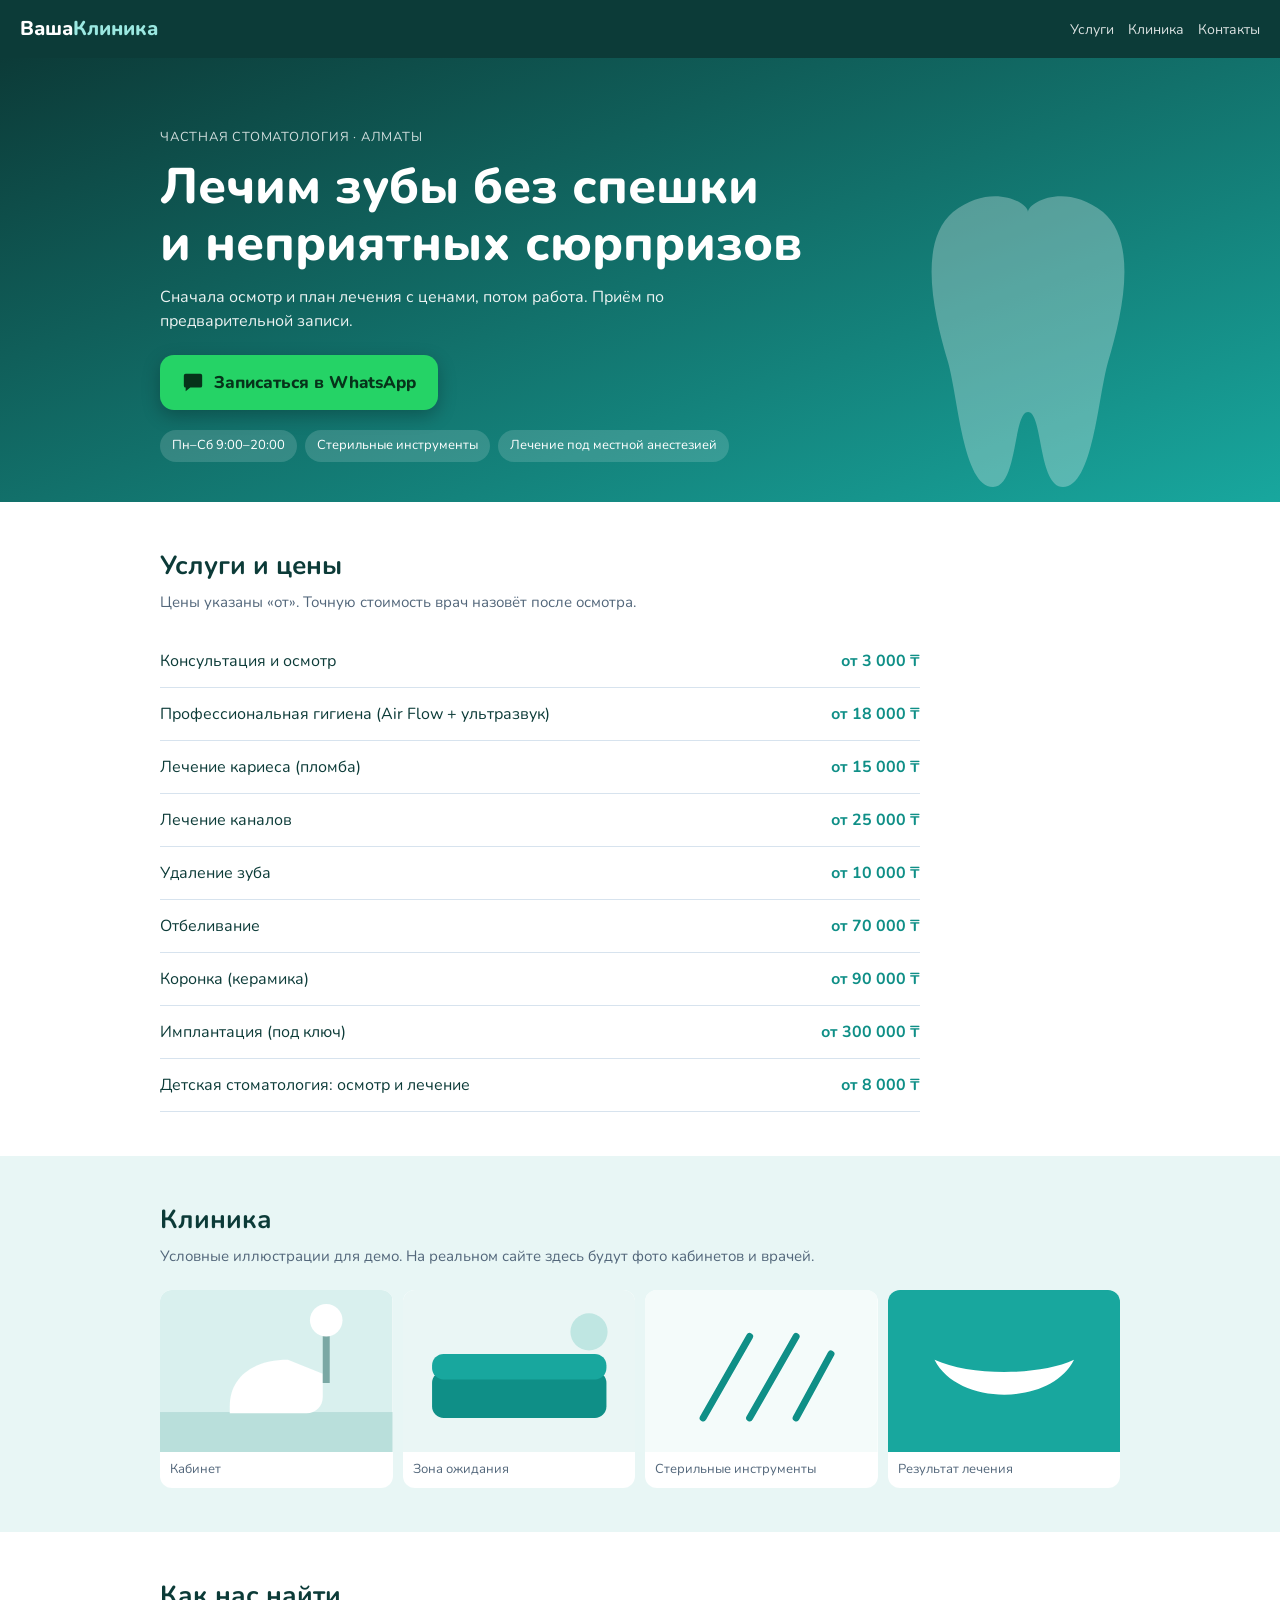
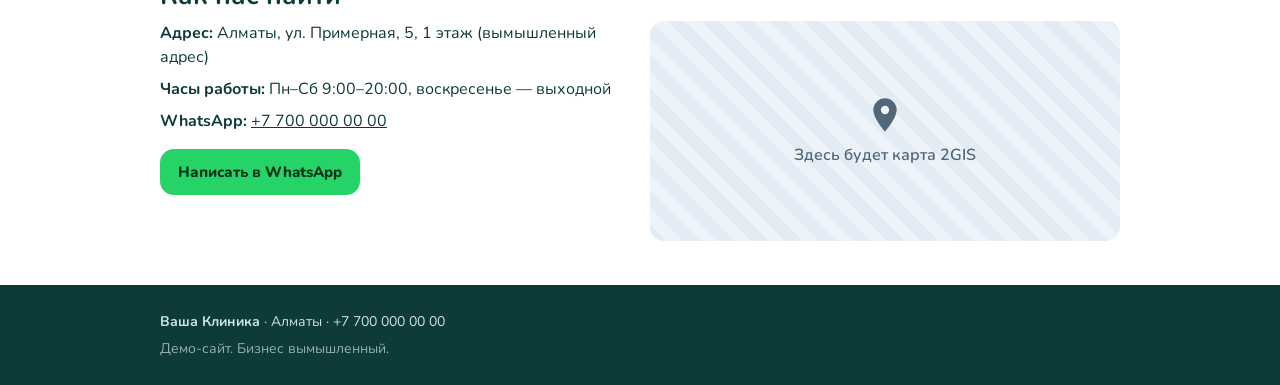
==== demo-dental/index.html @ 67944bc0 "Add files via upload" ====
<!DOCTYPE html>
<html lang="ru">
<head>
<meta charset="utf-8">
<meta name="viewport" content="width=device-width, initial-scale=1">
<title>Ваша Клиника — стоматология в Алматы</title>
<meta name="description" content="Частная стоматология «Ваша Клиника» (демо): лечение, гигиена, имплантация, отбеливание. Цены «от» и запись в WhatsApp.">
<link rel="preconnect" href="https://fonts.googleapis.com">
<link rel="preconnect" href="https://fonts.gstatic.com" crossorigin>
<link rel="stylesheet" href="https://fonts.googleapis.com/css2?family=Nunito:wght@400;600;800&display=swap">
<link rel="stylesheet" href="style.css">
</head>
<body>

<header class="top">
  <a class="logo" href="#top">Ваша<span>Клиника</span></a>
  <nav>
    <a href="#services">Услуги</a>
    <a href="#clinic">Клиника</a>
    <a href="#contacts">Контакты</a>
  </nav>
</header>

<main id="top">
  <section class="hero">
    <div class="wrap">
      <p class="tag">Частная стоматология · Алматы</p>
      <h1>Лечим зубы без спешки и&nbsp;неприятных сюрпризов</h1>
      <p class="lead">Сначала осмотр и план лечения с ценами, потом работа. Приём по предварительной записи.</p>
      <a class="btn" href="https://wa.me/77000000000?text=%D0%97%D0%B4%D1%80%D0%B0%D0%B2%D1%81%D1%82%D0%B2%D1%83%D0%B9%D1%82%D0%B5%2C%20%D1%85%D0%BE%D1%87%D1%83%20%D0%B7%D0%B0%D0%BF%D0%B8%D1%81%D0%B0%D1%82%D1%8C%D1%81%D1%8F%20%D0%BD%D0%B0%20%D0%BF%D1%80%D0%B8%D1%91%D0%BC">
        <svg viewBox="0 0 24 24" width="22" height="22" aria-hidden="true"><path fill="currentColor" d="M4 3h16a2 2 0 0 1 2 2v11a2 2 0 0 1-2 2H9l-5 4v-4a2 2 0 0 1-2-2V5a2 2 0 0 1 2-2Z"/></svg>
        Записаться в WhatsApp
      </a>
      <ul class="facts">
        <li>Пн–Сб 9:00–20:00</li>
        <li>Стерильные инструменты</li>
        <li>Лечение под местной анестезией</li>
      </ul>
    </div>
    <svg class="tooth" viewBox="0 0 120 140" aria-hidden="true"><path d="M30 20c15-12 30-4 30 0 0-4 15-12 30 0 14 12 8 40 2 60-4 14-6 50-18 50-10 0-8-30-14-30s-4 30-14 30c-12 0-14-36-18-50-6-20-12-48 2-60Z" fill="#fff" fill-opacity=".95"/></svg>
  </section>

  <section id="services" class="block">
    <div class="wrap">
      <h2>Услуги и цены</h2>
      <p class="sub">Цены указаны «от». Точную стоимость врач назовёт после осмотра.</p>
      <ul class="rows">
        <li><span>Консультация и осмотр</span><b>от 3 000 ₸</b></li>
        <li><span>Профессиональная гигиена (Air Flow + ультразвук)</span><b>от 18 000 ₸</b></li>
        <li><span>Лечение кариеса (пломба)</span><b>от 15 000 ₸</b></li>
        <li><span>Лечение каналов</span><b>от 25 000 ₸</b></li>
        <li><span>Удаление зуба</span><b>от 10 000 ₸</b></li>
        <li><span>Отбеливание</span><b>от 70 000 ₸</b></li>
        <li><span>Коронка (керамика)</span><b>от 90 000 ₸</b></li>
        <li><span>Имплантация (под ключ)</span><b>от 300 000 ₸</b></li>
        <li><span>Детская стоматология: осмотр и лечение</span><b>от 8 000 ₸</b></li>
      </ul>
    </div>
  </section>

  <section id="clinic" class="block alt">
    <div class="wrap">
      <h2>Клиника</h2>
      <p class="sub">Условные иллюстрации для демо. На реальном сайте здесь будут фото кабинетов и врачей.</p>
      <div class="gallery">
        <figure><svg viewBox="0 0 200 140" role="img" aria-label="Кабинет"><rect width="200" height="140" fill="#d9f0ee"/><rect x="0" y="105" width="200" height="35" fill="#b9dfdb"/><path d="M60 100c0-25 20-40 50-40l30 12v20c0 8-6 14-14 14H60Z" fill="#fff"/><rect x="140" y="30" width="6" height="50" fill="#7aa8a4"/><circle cx="143" cy="26" r="14" fill="#fff"/></svg><figcaption>Кабинет</figcaption></figure>
        <figure><svg viewBox="0 0 200 140" role="img" aria-label="Приёмная"><rect width="200" height="140" fill="#eaf6f5"/><rect x="25" y="70" width="150" height="40" rx="10" fill="#0f8f87"/><rect x="25" y="55" width="150" height="22" rx="10" fill="#18a79e"/><circle cx="160" cy="36" r="16" fill="#bfe6e2"/></svg><figcaption>Зона ожидания</figcaption></figure>
        <figure><svg viewBox="0 0 200 140" role="img" aria-label="Инструменты"><rect width="200" height="140" fill="#f4fbfa"/><g stroke="#0f8f87" stroke-width="6" stroke-linecap="round"><path d="M50 110l40-70"/><path d="M90 110l40-70"/><path d="M130 110l30-55"/></g></svg><figcaption>Стерильные инструменты</figcaption></figure>
        <figure><svg viewBox="0 0 200 140" role="img" aria-label="Улыбка"><rect width="200" height="140" fill="#18a79e"/><path d="M40 60c20 40 100 40 120 0-30 14-90 14-120 0Z" fill="#fff"/></svg><figcaption>Результат лечения</figcaption></figure>
      </div>
    </div>
  </section>

  <section id="contacts" class="block">
    <div class="wrap">
      <h2>Как нас найти</h2>
      <div class="info">
        <div>
          <p><b>Адрес:</b> Алматы, ул. Примерная, 5, 1 этаж (вымышленный адрес)</p>
          <p><b>Часы работы:</b> Пн–Сб 9:00–20:00, воскресенье — выходной</p>
          <p><b>WhatsApp:</b> <a href="https://wa.me/77000000000">+7 700 000 00 00</a></p>
          <a class="btn small" href="https://wa.me/77000000000">Написать в WhatsApp</a>
        </div>
        <div class="map" role="img" aria-label="Здесь будет карта 2GIS">
          <svg viewBox="0 0 24 24" width="40" height="40" aria-hidden="true"><path fill="currentColor" d="M12 2a7 7 0 0 0-7 7c0 5 7 13 7 13s7-8 7-13a7 7 0 0 0-7-7Zm0 9.500A2.500 2.500 0 1 1 12 6.500a2.500 2.500 0 0 1 0 5Z"/></svg>
          <span>Здесь будет карта 2GIS</span>
        </div>
      </div>
    </div>
  </section>
</main>

<footer>
  <div class="wrap">
    <p><b>Ваша Клиника</b> · Алматы · +7 700 000 00 00</p>
    <p class="demo">Демо-сайт. Бизнес вымышленный.</p>
  </div>
</footer>

</body>
</html>
---- demo-dental/style.css ----
:root{--ink:#0c3b38;--blue:#0f8f87;--sky:#e8f6f5;--green:#25d366;--muted:#52667a}
*{box-sizing:border-box;margin:0;padding:0}
html{scroll-behavior:smooth}
body{font-family:Nunito,system-ui,sans-serif;color:var(--ink);line-height:1.5;background:#fff}
a{color:inherit}
ul{list-style:none}
.wrap{max-width:1000px;margin:0 auto;padding:0 20px}
.top{display:flex;justify-content:space-between;align-items:center;padding:14px 20px;background:var(--ink);color:#fff;position:sticky;top:0;z-index:5}
.logo{font-weight:800;font-size:20px;text-decoration:none}
.logo span{color:#9be8e1}
.top nav{display:flex;gap:14px;font-size:14px}
.top nav a{text-decoration:none;opacity:.85}
.hero{background:linear-gradient(160deg,#0c3b38 0%,#18a79e 100%);color:#fff;padding:40px 0 0;overflow:hidden}
.tag{font-size:13px;text-transform:uppercase;letter-spacing:.06em;opacity:.8}
h1{font-size:32px;line-height:1.15;margin:10px 0 12px;font-weight:800}
.lead{opacity:.92;max-width:520px;margin-bottom:22px}
.btn{display:inline-flex;align-items:center;gap:10px;background:var(--green);color:#06331a;font-weight:800;padding:15px 22px;border-radius:14px;text-decoration:none;font-size:17px;box-shadow:0 6px 18px rgba(0,0,0,.25)}
.btn.small{font-size:15px;padding:12px 18px;margin-top:8px;box-shadow:none}
.facts{display:flex;flex-wrap:wrap;gap:8px;margin-top:20px;font-size:13px}
.facts li{background:rgba(255,255,255,.15);padding:6px 12px;border-radius:99px}

.block{padding:44px 0}
.block.alt{background:var(--sky)}
h2{font-size:26px;margin-bottom:6px}
.sub{color:var(--muted);margin-bottom:22px;font-size:15px}
.gallery{display:grid;grid-template-columns:1fr 1fr;gap:10px}
.gallery figure{background:#fff;border-radius:12px;overflow:hidden}
.gallery svg{display:block;width:100%;height:auto}
figcaption{padding:8px 10px;font-size:13px;color:var(--muted)}
.info{display:grid;gap:20px}
.info p{margin-bottom:8px}
.map{min-height:220px;border-radius:14px;background:repeating-linear-gradient(45deg,#e3ecf4,#e3ecf4 12px,#edf3f8 12px,#edf3f8 24px);display:flex;flex-direction:column;align-items:center;justify-content:center;gap:8px;color:var(--muted);font-weight:600}
footer{background:var(--ink);color:#cfe0ef;padding:26px 0;font-size:14px}
footer .demo{margin-top:6px;opacity:.7}
@media(min-width:760px){
  h1{font-size:50px}
  .hero{padding-top:70px}
  .gallery{grid-template-columns:repeat(4,1fr)}
  .info{grid-template-columns:1fr 1fr}
}
.hero .wrap{position:relative;z-index:1}
.hero{padding-bottom:40px;position:relative}
.tooth{position:absolute;right:-20px;bottom:-10px;width:150px;opacity:.25}
.rows li{display:flex;justify-content:space-between;gap:14px;padding:14px 0;border-bottom:1px solid #d7e3ee}
.rows b{color:var(--blue);white-space:nowrap}
@media(min-width:760px){.tooth{width:300px;right:8%;opacity:.3}.rows{max-width:760px}}
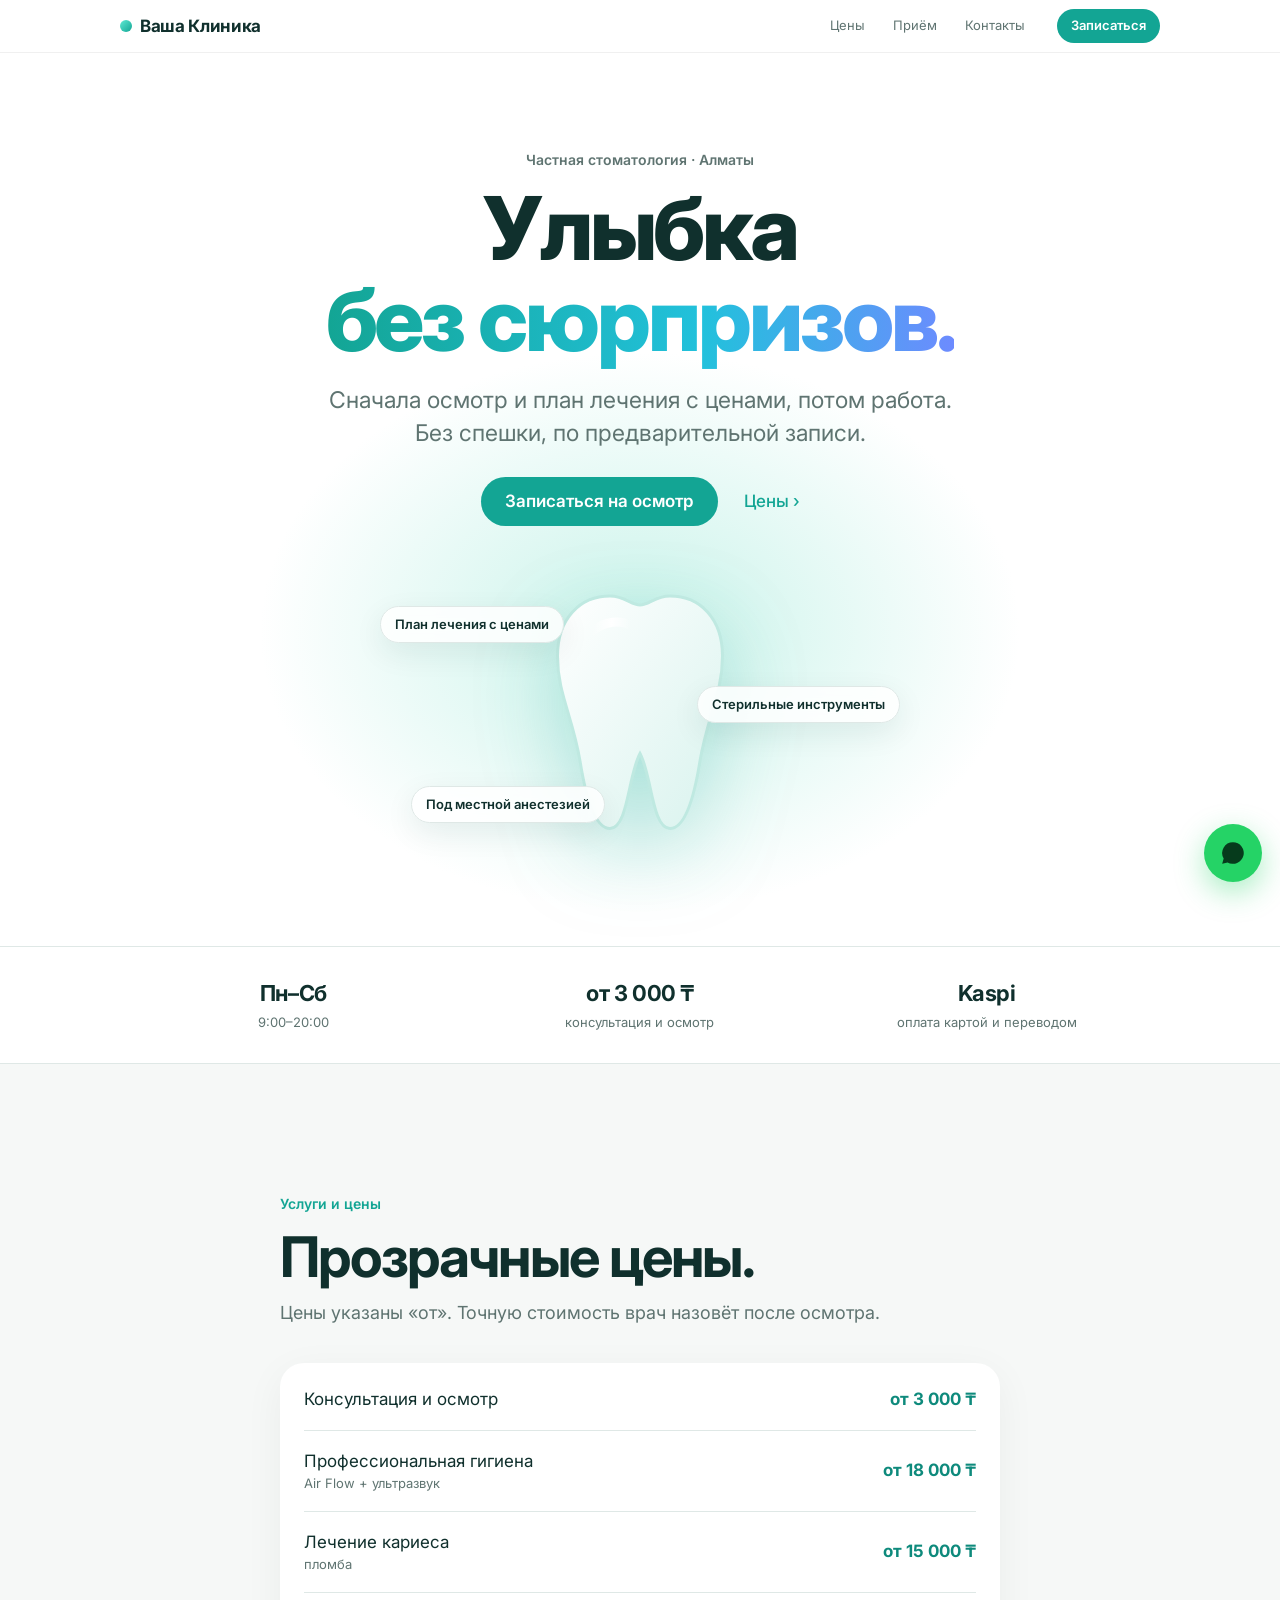
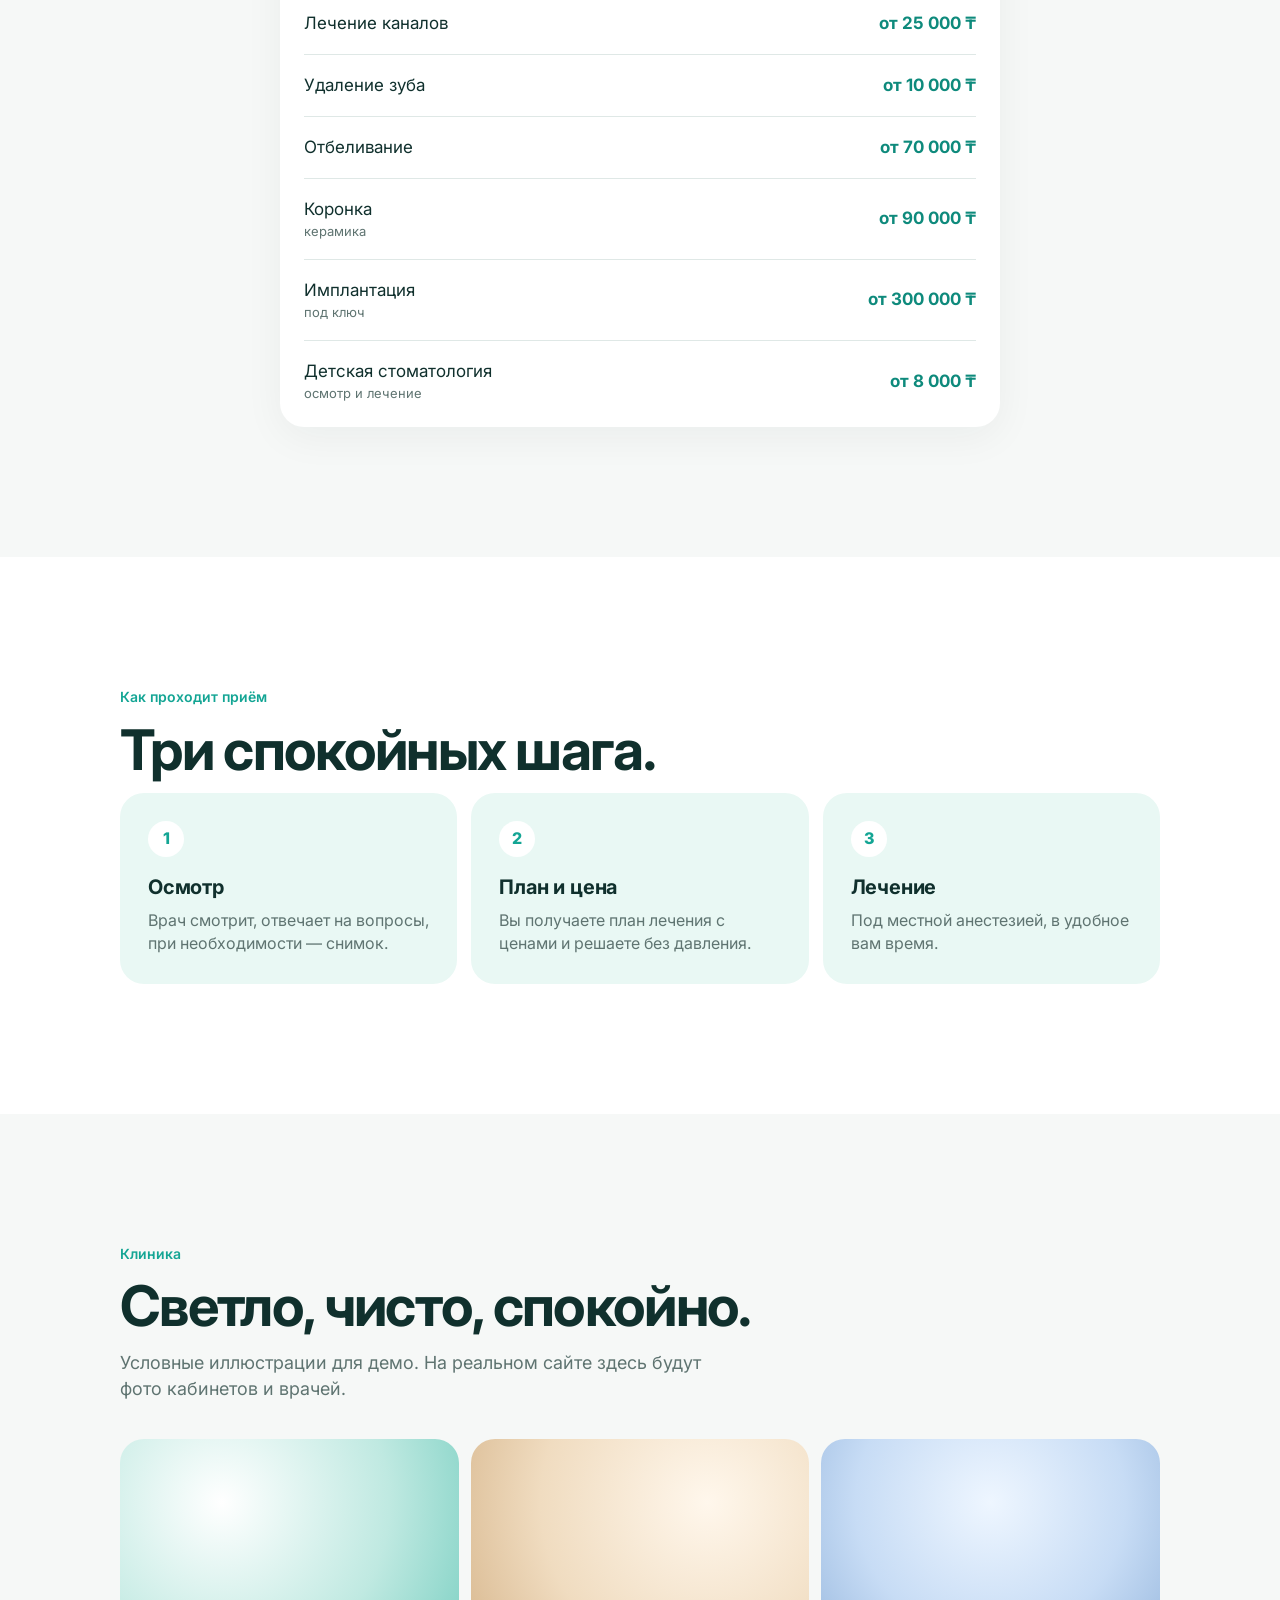
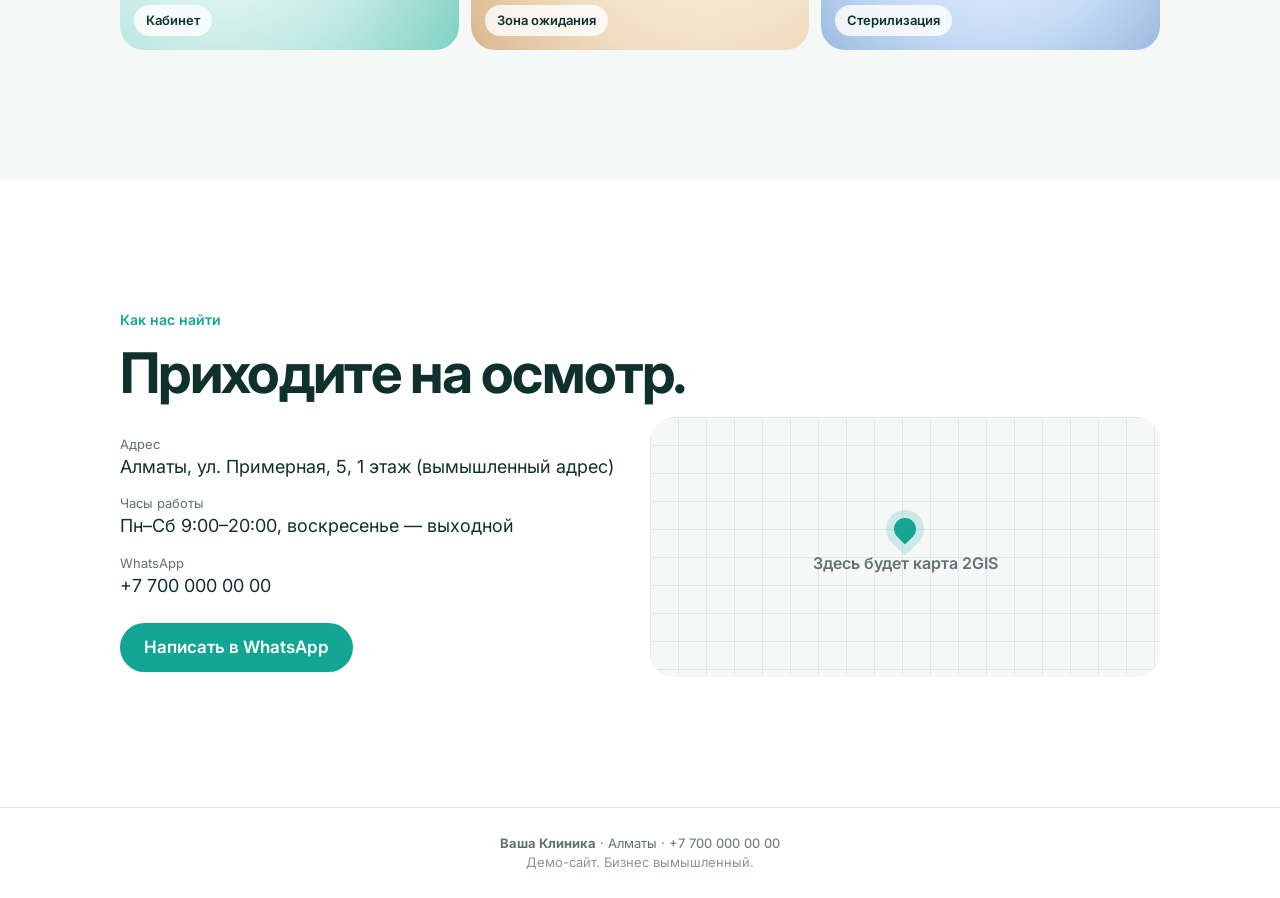
==== commit 82be058b: "redesign: сайт услуг и демо в стиле Apple (типографика, стекло, анимации) Co-Authored-By: Claude Opu" ====
--- a/demo-dental/index.html
+++ b/demo-dental/index.html
@@ -1,101 +1,135 @@
-<!DOCTYPE html>
+<!doctype html>
 <html lang="ru">
 <head>
 <meta charset="utf-8">
 <meta name="viewport" content="width=device-width, initial-scale=1">
-<title>Ваша Клиника — стоматология в Алматы</title>
-<meta name="description" content="Частная стоматология «Ваша Клиника» (демо): лечение, гигиена, имплантация, отбеливание. Цены «от» и запись в WhatsApp.">
+<title>Ваша Клиника — частная стоматология в Алматы</title>
+<meta name="description" content="Стоматология «Ваша Клиника» (демо) в Алматы: осмотр, гигиена, лечение, имплантация. Цены «от» и запись в WhatsApp.">
+<meta name="theme-color" content="#ffffff">
 <link rel="preconnect" href="https://fonts.googleapis.com">
 <link rel="preconnect" href="https://fonts.gstatic.com" crossorigin>
-<link rel="stylesheet" href="https://fonts.googleapis.com/css2?family=Nunito:wght@400;600;800&display=swap">
+<link href="https://fonts.googleapis.com/css2?family=Inter:wght@400;500;600;700;800&display=swap" rel="stylesheet">
 <link rel="stylesheet" href="style.css">
+<script>document.documentElement.classList.add(window.self!==window.top?'framed':'js')</script>
 </head>
 <body>
 
-<header class="top">
-  <a class="logo" href="#top">Ваша<span>Клиника</span></a>
-  <nav>
-    <a href="#services">Услуги</a>
-    <a href="#clinic">Клиника</a>
-    <a href="#contacts">Контакты</a>
-  </nav>
+<header class="nav">
+  <div class="nav-in">
+    <a class="logo" href="#top"><span class="dot"></span>Ваша Клиника</a>
+    <nav><a href="#services">Цены</a><a href="#visit">Приём</a><a href="#contacts">Контакты</a></nav>
+    <a class="nav-cta" href="https://wa.me/77000000000?text=%D0%97%D0%B4%D1%80%D0%B0%D0%B2%D1%81%D1%82%D0%B2%D1%83%D0%B9%D1%82%D0%B5%2C%20%D1%85%D0%BE%D1%87%D1%83%20%D0%B7%D0%B0%D0%BF%D0%B8%D1%81%D0%B0%D1%82%D1%8C%D1%81%D1%8F%20%D0%BD%D0%B0%20%D0%BF%D1%80%D0%B8%D1%91%D0%BC">Записаться</a>
+  </div>
 </header>
 
 <main id="top">
-  <section class="hero">
-    <div class="wrap">
-      <p class="tag">Частная стоматология · Алматы</p>
-      <h1>Лечим зубы без спешки и&nbsp;неприятных сюрпризов</h1>
-      <p class="lead">Сначала осмотр и план лечения с ценами, потом работа. Приём по предварительной записи.</p>
-      <a class="btn" href="https://wa.me/77000000000?text=%D0%97%D0%B4%D1%80%D0%B0%D0%B2%D1%81%D1%82%D0%B2%D1%83%D0%B9%D1%82%D0%B5%2C%20%D1%85%D0%BE%D1%87%D1%83%20%D0%B7%D0%B0%D0%BF%D0%B8%D1%81%D0%B0%D1%82%D1%8C%D1%81%D1%8F%20%D0%BD%D0%B0%20%D0%BF%D1%80%D0%B8%D1%91%D0%BC">
-        <svg viewBox="0 0 24 24" width="22" height="22" aria-hidden="true"><path fill="currentColor" d="M4 3h16a2 2 0 0 1 2 2v11a2 2 0 0 1-2 2H9l-5 4v-4a2 2 0 0 1-2-2V5a2 2 0 0 1 2-2Z"/></svg>
-        Записаться в WhatsApp
-      </a>
-      <ul class="facts">
-        <li>Пн–Сб 9:00–20:00</li>
-        <li>Стерильные инструменты</li>
-        <li>Лечение под местной анестезией</li>
-      </ul>
+<section class="hero">
+  <div class="blob" aria-hidden="true"></div>
+  <p class="eyebrow r">Частная стоматология · Алматы</p>
+  <h1 class="r">Улыбка<br><span class="grad">без сюрпризов.</span></h1>
+  <p class="sub r">Сначала осмотр и план лечения с ценами, потом работа. Без спешки, по предварительной записи.</p>
+  <div class="cta r">
+    <a class="pill" href="https://wa.me/77000000000?text=%D0%97%D0%B4%D1%80%D0%B0%D0%B2%D1%81%D1%82%D0%B2%D1%83%D0%B9%D1%82%D0%B5%2C%20%D1%85%D0%BE%D1%87%D1%83%20%D0%B7%D0%B0%D0%BF%D0%B8%D1%81%D0%B0%D1%82%D1%8C%D1%81%D1%8F%20%D0%BD%D0%B0%20%D0%BF%D1%80%D0%B8%D1%91%D0%BC">Записаться на осмотр</a>
+    <a class="link" href="#services">Цены ›</a>
+  </div>
+  <div class="tooth-wrap r">
+    <svg class="tooth" viewBox="0 0 160 200" aria-hidden="true">
+      <defs>
+        <linearGradient id="tg" x1="0" y1="0" x2="1" y2="1"><stop offset="0" stop-color="#ffffff"/><stop offset="1" stop-color="#d9f3ee"/></linearGradient>
+        <linearGradient id="ts" x1="0" y1="0" x2="1" y2="0"><stop offset="0" stop-color="#fff" stop-opacity="0"/><stop offset=".5" stop-color="#fff"/><stop offset="1" stop-color="#fff" stop-opacity="0"/></linearGradient>
+      </defs>
+      <path d="M60 20C40 20 25 35 25 60c0 25 10 40 15 70 4 25 10 45 20 45 12 0 12-35 20-50 8 15 8 50 20 50 10 0 16-20 20-45 5-30 15-45 15-70 0-25-15-40-35-40-10 0-14 6-20 6s-10-6-20-6z" fill="url(#tg)" stroke="#bfe9e1" stroke-width="2"/>
+      <path d="M48 44c8-8 20-8 26-4" stroke="url(#ts)" stroke-width="6" stroke-linecap="round" fill="none"/>
+    </svg>
+    <span class="float f1">План лечения с ценами</span>
+    <span class="float f2">Стерильные инструменты</span>
+    <span class="float f3">Под местной анестезией</span>
+  </div>
+</section>
+
+<section class="trust">
+  <div class="wrap trust-grid">
+    <div class="r"><b>Пн–Сб</b><span>9:00–20:00</span></div>
+    <div class="r"><b>от 3 000 ₸</b><span>консультация и осмотр</span></div>
+    <div class="r"><b>Kaspi</b><span>оплата картой и переводом</span></div>
+  </div>
+</section>
+
+<section class="section gray" id="services">
+  <div class="wrap narrow">
+    <p class="kicker r">Услуги и цены</p>
+    <h2 class="r">Прозрачные цены.</h2>
+    <p class="lead r">Цены указаны «от». Точную стоимость врач назовёт после осмотра.</p>
+    <ul class="prices r">
+      <li><span>Консультация и осмотр</span><b>от 3 000 ₸</b></li>
+      <li><span>Профессиональная гигиена<small>Air Flow + ультразвук</small></span><b>от 18 000 ₸</b></li>
+      <li><span>Лечение кариеса<small>пломба</small></span><b>от 15 000 ₸</b></li>
+      <li><span>Лечение каналов</span><b>от 25 000 ₸</b></li>
+      <li><span>Удаление зуба</span><b>от 10 000 ₸</b></li>
+      <li><span>Отбеливание</span><b>от 70 000 ₸</b></li>
+      <li><span>Коронка<small>керамика</small></span><b>от 90 000 ₸</b></li>
+      <li><span>Имплантация<small>под ключ</small></span><b>от 300 000 ₸</b></li>
+      <li><span>Детская стоматология<small>осмотр и лечение</small></span><b>от 8 000 ₸</b></li>
+    </ul>
+  </div>
+</section>
+
+<section class="section" id="visit">
+  <div class="wrap">
+    <p class="kicker r">Как проходит приём</p>
+    <h2 class="r">Три спокойных шага.</h2>
+    <div class="steps">
+      <div class="step r"><span class="n">1</span><h3>Осмотр</h3><p>Врач смотрит, отвечает на вопросы, при необходимости — снимок.</p></div>
+      <div class="step r"><span class="n">2</span><h3>План и цена</h3><p>Вы получаете план лечения с ценами и решаете без давления.</p></div>
+      <div class="step r"><span class="n">3</span><h3>Лечение</h3><p>Под местной анестезией, в удобное вам время.</p></div>
     </div>
-    <svg class="tooth" viewBox="0 0 120 140" aria-hidden="true"><path d="M30 20c15-12 30-4 30 0 0-4 15-12 30 0 14 12 8 40 2 60-4 14-6 50-18 50-10 0-8-30-14-30s-4 30-14 30c-12 0-14-36-18-50-6-20-12-48 2-60Z" fill="#fff" fill-opacity=".95"/></svg>
-  </section>
+  </div>
+</section>
 
-  <section id="services" class="block">
-    <div class="wrap">
-      <h2>Услуги и цены</h2>
-      <p class="sub">Цены указаны «от». Точную стоимость врач назовёт после осмотра.</p>
-      <ul class="rows">
-        <li><span>Консультация и осмотр</span><b>от 3 000 ₸</b></li>
-        <li><span>Профессиональная гигиена (Air Flow + ультразвук)</span><b>от 18 000 ₸</b></li>
-        <li><span>Лечение кариеса (пломба)</span><b>от 15 000 ₸</b></li>
-        <li><span>Лечение каналов</span><b>от 25 000 ₸</b></li>
-        <li><span>Удаление зуба</span><b>от 10 000 ₸</b></li>
-        <li><span>Отбеливание</span><b>от 70 000 ₸</b></li>
-        <li><span>Коронка (керамика)</span><b>от 90 000 ₸</b></li>
-        <li><span>Имплантация (под ключ)</span><b>от 300 000 ₸</b></li>
-        <li><span>Детская стоматология: осмотр и лечение</span><b>от 8 000 ₸</b></li>
-      </ul>
+<section class="section gray">
+  <div class="wrap">
+    <p class="kicker r">Клиника</p>
+    <h2 class="r">Светло, чисто, спокойно.</h2>
+    <p class="lead r">Условные иллюстрации для демо. На реальном сайте здесь будут фото кабинетов и врачей.</p>
+    <div class="gallery">
+      <figure class="tile c1 r"><figcaption>Кабинет</figcaption></figure>
+      <figure class="tile c2 r"><figcaption>Зона ожидания</figcaption></figure>
+      <figure class="tile c3 r"><figcaption>Стерилизация</figcaption></figure>
     </div>
-  </section>
+  </div>
+</section>
 
-  <section id="clinic" class="block alt">
-    <div class="wrap">
-      <h2>Клиника</h2>
-      <p class="sub">Условные иллюстрации для демо. На реальном сайте здесь будут фото кабинетов и врачей.</p>
-      <div class="gallery">
-        <figure><svg viewBox="0 0 200 140" role="img" aria-label="Кабинет"><rect width="200" height="140" fill="#d9f0ee"/><rect x="0" y="105" width="200" height="35" fill="#b9dfdb"/><path d="M60 100c0-25 20-40 50-40l30 12v20c0 8-6 14-14 14H60Z" fill="#fff"/><rect x="140" y="30" width="6" height="50" fill="#7aa8a4"/><circle cx="143" cy="26" r="14" fill="#fff"/></svg><figcaption>Кабинет</figcaption></figure>
-        <figure><svg viewBox="0 0 200 140" role="img" aria-label="Приёмная"><rect width="200" height="140" fill="#eaf6f5"/><rect x="25" y="70" width="150" height="40" rx="10" fill="#0f8f87"/><rect x="25" y="55" width="150" height="22" rx="10" fill="#18a79e"/><circle cx="160" cy="36" r="16" fill="#bfe6e2"/></svg><figcaption>Зона ожидания</figcaption></figure>
-        <figure><svg viewBox="0 0 200 140" role="img" aria-label="Инструменты"><rect width="200" height="140" fill="#f4fbfa"/><g stroke="#0f8f87" stroke-width="6" stroke-linecap="round"><path d="M50 110l40-70"/><path d="M90 110l40-70"/><path d="M130 110l30-55"/></g></svg><figcaption>Стерильные инструменты</figcaption></figure>
-        <figure><svg viewBox="0 0 200 140" role="img" aria-label="Улыбка"><rect width="200" height="140" fill="#18a79e"/><path d="M40 60c20 40 100 40 120 0-30 14-90 14-120 0Z" fill="#fff"/></svg><figcaption>Результат лечения</figcaption></figure>
+<section class="section" id="contacts">
+  <div class="wrap">
+    <p class="kicker r">Как нас найти</p>
+    <h2 class="r">Приходите на осмотр.</h2>
+    <div class="info">
+      <div class="r">
+        <dl>
+          <dt>Адрес</dt><dd>Алматы, ул. Примерная, 5, 1 этаж (вымышленный адрес)</dd>
+          <dt>Часы работы</dt><dd>Пн–Сб 9:00–20:00, воскресенье — выходной</dd>
+          <dt>WhatsApp</dt><dd><a href="https://wa.me/77000000000">+7 700 000 00 00</a></dd>
+        </dl>
+        <a class="pill" href="https://wa.me/77000000000">Написать в WhatsApp</a>
       </div>
+      <div class="map r" role="img" aria-label="Здесь будет карта 2GIS"><span class="pin"></span><span>Здесь будет карта 2GIS</span></div>
     </div>
-  </section>
-
-  <section id="contacts" class="block">
-    <div class="wrap">
-      <h2>Как нас найти</h2>
-      <div class="info">
-        <div>
-          <p><b>Адрес:</b> Алматы, ул. Примерная, 5, 1 этаж (вымышленный адрес)</p>
-          <p><b>Часы работы:</b> Пн–Сб 9:00–20:00, воскресенье — выходной</p>
-          <p><b>WhatsApp:</b> <a href="https://wa.me/77000000000">+7 700 000 00 00</a></p>
-          <a class="btn small" href="https://wa.me/77000000000">Написать в WhatsApp</a>
-        </div>
-        <div class="map" role="img" aria-label="Здесь будет карта 2GIS">
-          <svg viewBox="0 0 24 24" width="40" height="40" aria-hidden="true"><path fill="currentColor" d="M12 2a7 7 0 0 0-7 7c0 5 7 13 7 13s7-8 7-13a7 7 0 0 0-7-7Zm0 9.500A2.500 2.500 0 1 1 12 6.500a2.500 2.500 0 0 1 0 5Z"/></svg>
-          <span>Здесь будет карта 2GIS</span>
-        </div>
-      </div>
-    </div>
-  </section>
+  </div>
+</section>
 </main>
 
-<footer>
-  <div class="wrap">
-    <p><b>Ваша Клиника</b> · Алматы · +7 700 000 00 00</p>
-    <p class="demo">Демо-сайт. Бизнес вымышленный.</p>
-  </div>
+<a class="fab" href="https://wa.me/77000000000" aria-label="Записаться в WhatsApp">
+  <svg width="26" height="26" viewBox="0 0 24 24" aria-hidden="true"><path fill="currentColor" d="M12 2a10 10 0 0 0-8.6 15.1L2 22l5-1.3A10 10 0 1 0 12 2zm4.5 12.1c-.2-.1-1.5-.7-1.7-.8-.2-.1-.4-.1-.6.1l-.8 1c-.1.2-.3.2-.5.1a6.7 6.7 0 0 1-3.3-2.9c-.3-.4.2-.4.7-1.3.1-.2 0-.3 0-.4l-.8-1.8c-.2-.5-.4-.4-.6-.4h-.5a1 1 0 0 0-.7.3 3 3 0 0 0-.9 2.2c0 1.3.9 2.5 1 2.7.1.2 1.8 2.8 4.5 3.9 1.7.7 2.3.8 3.1.6.5-.1 1.5-.6 1.7-1.2.2-.6.2-1.1.2-1.2-.1-.1-.3-.2-.5-.3z"/></svg>
+</a>
+
+<footer class="foot">
+  <div class="wrap"><b>Ваша Клиника</b> · Алматы · +7 700 000 00 00<br><span>Демо-сайт. Бизнес вымышленный.</span></div>
 </footer>
 
+<script>
+(function(){var els=document.querySelectorAll('.r');if(!('IntersectionObserver' in window)){els.forEach(function(e){e.classList.add('in')});return}
+var io=new IntersectionObserver(function(es){es.forEach(function(e){if(e.isIntersecting){e.target.classList.add('in');io.unobserve(e.target)}})},{rootMargin:'0px 0px -8% 0px'});
+els.forEach(function(e){io.observe(e)});})();
+</script>
 </body>
 </html>
--- a/demo-dental/style.css
+++ b/demo-dental/style.css
@@ -1,46 +1,92 @@
-:root{--ink:#0c3b38;--blue:#0f8f87;--sky:#e8f6f5;--green:#25d366;--muted:#52667a}
+:root{--ink:#10302d;--muted:#5f7471;--teal:#13a594;--teal-d:#0e8a7c;--mint:#e9f8f4;--gray:#f6f8f7;--line:#dfe8e6;--green:#25d366}
 *{box-sizing:border-box;margin:0;padding:0}
 html{scroll-behavior:smooth}
-body{font-family:Nunito,system-ui,sans-serif;color:var(--ink);line-height:1.5;background:#fff}
-a{color:inherit}
+body{font-family:Inter,-apple-system,BlinkMacSystemFont,system-ui,sans-serif;background:#fff;color:var(--ink);line-height:1.47;-webkit-font-smoothing:antialiased;overflow-x:hidden}
+a{color:inherit;text-decoration:none}
 ul{list-style:none}
-.wrap{max-width:1000px;margin:0 auto;padding:0 20px}
-.top{display:flex;justify-content:space-between;align-items:center;padding:14px 20px;background:var(--ink);color:#fff;position:sticky;top:0;z-index:5}
-.logo{font-weight:800;font-size:20px;text-decoration:none}
-.logo span{color:#9be8e1}
-.top nav{display:flex;gap:14px;font-size:14px}
-.top nav a{text-decoration:none;opacity:.85}
-.hero{background:linear-gradient(160deg,#0c3b38 0%,#18a79e 100%);color:#fff;padding:40px 0 0;overflow:hidden}
-.tag{font-size:13px;text-transform:uppercase;letter-spacing:.06em;opacity:.8}
-h1{font-size:32px;line-height:1.15;margin:10px 0 12px;font-weight:800}
-.lead{opacity:.92;max-width:520px;margin-bottom:22px}
-.btn{display:inline-flex;align-items:center;gap:10px;background:var(--green);color:#06331a;font-weight:800;padding:15px 22px;border-radius:14px;text-decoration:none;font-size:17px;box-shadow:0 6px 18px rgba(0,0,0,.25)}
-.btn.small{font-size:15px;padding:12px 18px;margin-top:8px;box-shadow:none}
-.facts{display:flex;flex-wrap:wrap;gap:8px;margin-top:20px;font-size:13px}
-.facts li{background:rgba(255,255,255,.15);padding:6px 12px;border-radius:99px}
+.wrap{max-width:1080px;margin:0 auto;padding:0 20px}
+.narrow{max-width:760px}
 
-.block{padding:44px 0}
-.block.alt{background:var(--sky)}
-h2{font-size:26px;margin-bottom:6px}
-.sub{color:var(--muted);margin-bottom:22px;font-size:15px}
-.gallery{display:grid;grid-template-columns:1fr 1fr;gap:10px}
-.gallery figure{background:#fff;border-radius:12px;overflow:hidden}
-.gallery svg{display:block;width:100%;height:auto}
-figcaption{padding:8px 10px;font-size:13px;color:var(--muted)}
+.nav{position:fixed;inset:0 0 auto;z-index:50;background:rgba(255,255,255,.75);backdrop-filter:saturate(180%) blur(20px);-webkit-backdrop-filter:saturate(180%) blur(20px);border-bottom:1px solid rgba(0,0,0,.06)}
+.nav-in{max-width:1080px;margin:0 auto;height:52px;padding:0 20px;display:flex;align-items:center;gap:24px}
+.logo{font-weight:700;font-size:17px;letter-spacing:-.02em;display:flex;align-items:center;gap:8px}
+.dot{width:12px;height:12px;border-radius:50%;background:linear-gradient(135deg,#5eead4,var(--teal))}
+.nav nav{display:none;gap:28px;font-size:13px;color:var(--muted);margin-left:auto}
+.nav-cta{margin-left:auto;background:var(--teal);color:#fff;font-size:13px;font-weight:600;padding:7px 14px;border-radius:99px}
+
+h1{font-size:50px;line-height:1.04;letter-spacing:-.035em;font-weight:800}
+h2{font-size:36px;line-height:1.1;letter-spacing:-.03em;margin-bottom:12px}
+h3{font-size:20px;letter-spacing:-.01em;margin-bottom:6px}
+.grad{background:linear-gradient(90deg,#13a594,#22c1dc 60%,#6d8bff);-webkit-background-clip:text;background-clip:text;color:transparent}
+.eyebrow,.kicker{font-size:14px;font-weight:600;color:var(--muted);margin-bottom:12px}
+.kicker{color:var(--teal)}
+.lead{color:var(--muted);font-size:18px;max-width:620px;margin-bottom:36px}
+
+.pill{display:inline-flex;background:var(--teal);color:#fff;font-weight:600;font-size:17px;padding:12px 24px;border-radius:99px;transition:transform .2s,background .2s}
+.pill:hover{transform:scale(1.03);background:var(--teal-d)}
+.link{color:var(--teal);font-size:17px;font-weight:500}
+
+.hero{position:relative;text-align:center;padding:120px 20px 40px;overflow:hidden}
+.blob{position:absolute;left:50%;top:55%;width:760px;height:560px;transform:translate(-50%,-30%);background:radial-gradient(closest-side,#c9f3ea,rgba(201,243,234,.4) 60%,transparent);pointer-events:none}
+.hero>*:not(.blob){position:relative}
+.sub{color:var(--muted);font-size:19px;max-width:560px;margin:18px auto 26px}
+.cta{display:flex;gap:14px 26px;justify-content:center;align-items:center;flex-wrap:wrap}
+.tooth-wrap{position:relative;height:300px;max-width:520px;margin:40px auto 0}
+.tooth{position:absolute;left:50%;top:0;width:200px;transform:translateX(-50%);filter:drop-shadow(0 30px 40px rgba(19,165,148,.25));animation:bob 6s ease-in-out infinite}
+@keyframes bob{50%{transform:translateX(-50%) translateY(-10px)}}
+.float{position:absolute;font-size:13px;font-weight:600;background:rgba(255,255,255,.85);backdrop-filter:blur(10px);border:1px solid var(--line);padding:8px 14px;border-radius:99px;box-shadow:0 10px 30px rgba(16,48,45,.08);white-space:nowrap}
+.f1{left:0;top:40px}.f2{right:0;top:120px}.f3{left:6%;top:220px}
+
+.trust{border-top:1px solid var(--line);border-bottom:1px solid var(--line)}
+.trust-grid{display:grid;grid-template-columns:repeat(3,1fr);text-align:center;padding:30px 20px}
+.trust b{display:block;font-size:22px;letter-spacing:-.02em}
+.trust span{font-size:13px;color:var(--muted)}
+
+.section{padding:90px 0}
+.gray{background:var(--gray)}
+.prices{background:#fff;border-radius:24px;padding:6px 24px;box-shadow:0 10px 40px rgba(16,48,45,.05)}
+.prices li{display:flex;justify-content:space-between;align-items:center;gap:16px;padding:18px 0;border-bottom:1px solid var(--line);font-size:17px}
+.prices li:last-child{border:0}
+.prices small{display:block;font-size:13px;color:var(--muted)}
+.prices b{white-space:nowrap;color:var(--teal-d)}
+
+.steps{display:grid;gap:14px}
+.step{background:var(--mint);border-radius:24px;padding:28px}
+.step p{color:var(--muted)}
+.n{display:grid;place-items:center;width:36px;height:36px;border-radius:50%;background:#fff;color:var(--teal);font-weight:800;margin-bottom:16px}
+
+.gallery{display:grid;gap:12px}
+.tile{aspect-ratio:16/10;border-radius:24px;display:flex;align-items:flex-end;overflow:hidden}
+.tile figcaption{margin:14px;font-size:13px;font-weight:600;background:rgba(255,255,255,.8);backdrop-filter:blur(8px);padding:6px 12px;border-radius:99px}
+.c1{background:radial-gradient(circle at 30% 30%,#ffffff,#bfe9e1 60%,#7fd1c4)}
+.c2{background:radial-gradient(circle at 70% 30%,#fff7ec,#f0dcc0 60%,#d8b88f)}
+.c3{background:radial-gradient(circle at 50% 30%,#eef6ff,#c7dcf5 60%,#9cbbe0)}
+
 .info{display:grid;gap:20px}
-.info p{margin-bottom:8px}
-.map{min-height:220px;border-radius:14px;background:repeating-linear-gradient(45deg,#e3ecf4,#e3ecf4 12px,#edf3f8 12px,#edf3f8 24px);display:flex;flex-direction:column;align-items:center;justify-content:center;gap:8px;color:var(--muted);font-weight:600}
-footer{background:var(--ink);color:#cfe0ef;padding:26px 0;font-size:14px}
-footer .demo{margin-top:6px;opacity:.7}
+dl{margin-bottom:24px}
+dt{font-size:13px;color:var(--muted);margin-top:14px}
+dd{font-size:18px}
+.map{min-height:260px;border-radius:24px;background:linear-gradient(var(--line) 1px,transparent 1px) 0 0/28px 28px,linear-gradient(90deg,var(--line) 1px,transparent 1px) 0 0/28px 28px,var(--gray);display:flex;flex-direction:column;align-items:center;justify-content:center;gap:12px;color:var(--muted);font-weight:600}
+.pin{width:22px;height:22px;border-radius:50% 50% 50% 0;background:var(--teal);transform:rotate(-45deg);box-shadow:0 0 0 8px rgba(19,165,148,.18)}
+
+.fab{position:fixed;right:18px;bottom:18px;z-index:60;width:58px;height:58px;border-radius:50%;background:var(--green);color:#063b1c;display:grid;place-items:center;box-shadow:0 10px 30px rgba(37,211,102,.4)}
+.foot{border-top:1px solid var(--line);color:var(--muted);font-size:13px;padding:26px 0 90px;text-align:center}
+.foot span{opacity:.75}
+
+.js .r{opacity:0;transform:translateY(28px);transition:opacity .9s cubic-bezier(.2,.8,.2,1),transform .9s cubic-bezier(.2,.8,.2,1)}
+.js .r.in{opacity:1;transform:none}
+@media (prefers-reduced-motion:reduce){.js .r{opacity:1;transform:none;transition:none}.tooth{animation:none}}
+
 @media(min-width:760px){
-  h1{font-size:50px}
-  .hero{padding-top:70px}
-  .gallery{grid-template-columns:repeat(4,1fr)}
-  .info{grid-template-columns:1fr 1fr}
+  .nav nav{display:flex}.nav-cta{margin-left:8px}
+  h1{font-size:88px}h2{font-size:56px}
+  .hero{padding-top:150px}
+  .sub{font-size:23px;max-width:640px}
+  .tooth-wrap{height:340px}.tooth{width:240px}
+  .section{padding:130px 0}
+  .steps{grid-template-columns:repeat(3,1fr)}
+  .gallery{grid-template-columns:repeat(3,1fr)}
+  .info{grid-template-columns:1fr 1fr;align-items:center}
+  .foot{padding-bottom:26px}
 }
-.hero .wrap{position:relative;z-index:1}
-.hero{padding-bottom:40px;position:relative}
-.tooth{position:absolute;right:-20px;bottom:-10px;width:150px;opacity:.25}
-.rows li{display:flex;justify-content:space-between;gap:14px;padding:14px 0;border-bottom:1px solid #d7e3ee}
-.rows b{color:var(--blue);white-space:nowrap}
-@media(min-width:760px){.tooth{width:300px;right:8%;opacity:.3}.rows{max-width:760px}}
+.framed .fab{display:none}
